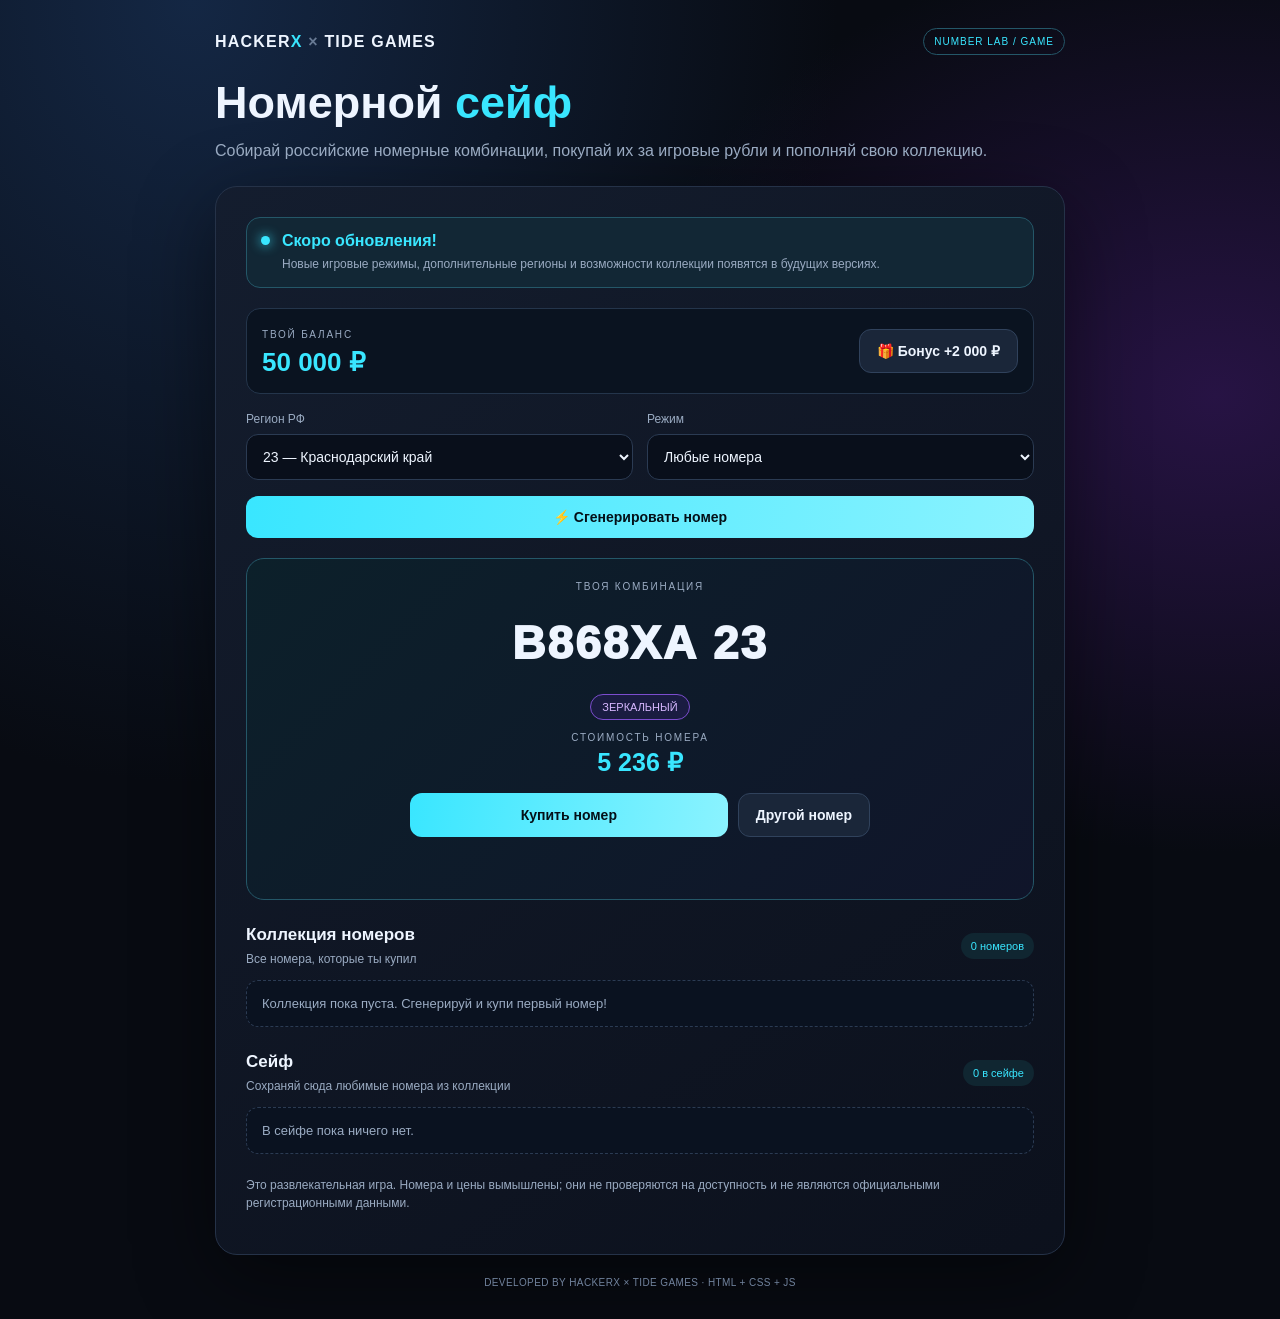
==== index.html @ 9d7634fc "Add files via upload" ====
<!doctype html>
<html lang="ru">
<head>
<meta charset="utf-8"><meta name="viewport" content="width=device-width, initial-scale=1">
<title>HackerX × Tide Games — Номерной сейф</title><link rel="stylesheet" href="style.css">
</head>
<body>
<main class="wrap">
<header class="top"><div class="brand">HACKER<span>X</span> <i>×</i> TIDE GAMES</div><div class="tag">NUMBER LAB / GAME</div></header>
<h1>Номерной <em>сейф</em></h1>
<p class="sub">Собирай российские номерные комбинации, покупай их за игровые рубли и пополняй свою коллекцию.</p>
<section class="panel">
 <div class="update"><span class="pulse"></span><div><strong>Скоро обновления!</strong><p>Новые игровые режимы, дополнительные регионы и возможности коллекции появятся в будущих версиях.</p></div></div>
 <div class="balance-row"><div><span class="label">ТВОЙ БАЛАНС</span><div class="balance" id="balance">50 000 ₽</div></div><button class="btn secondary smallbtn" id="daily">🎁 Бонус +2 000 ₽</button></div>
 <div class="row">
  <div class="field"><label for="region">Регион РФ</label><select id="region">
   <option value="23">23 — Краснодарский край</option><option value="93">93 — Краснодарский край</option><option value="123">123 — Краснодарский край</option><option value="77">77 — Москва</option><option value="97">97 — Москва</option><option value="99">99 — Москва</option><option value="50">50 — Московская область</option><option value="90">90 — Московская область</option><option value="150">150 — Московская область</option><option value="116">116 — Татарстан</option><option value="716">716 — Татарстан</option><option value="178">178 — Санкт-Петербург</option><option value="198">198 — Санкт-Петербург</option><option value="66">66 — Свердловская область</option><option value="196">196 — Свердловская область</option><option value="random">Случайный регион</option>
  </select></div>
  <div class="field"><label for="mode">Режим</label><select id="mode"><option value="any">Любые номера</option><option value="plain">Обычные номера</option><option value="special">Особые комбинации</option></select></div>
 </div>
 <div class="btns"><button class="btn primary" id="generate">⚡ Сгенерировать номер</button></div>
 <div class="result" id="result" aria-live="polite">
  <div class="small">ТВОЯ КОМБИНАЦИЯ</div><div class="plate" id="number">У444УУ 123</div>
  <div class="rarity" id="rarity">ОБЫЧНЫЙ</div><div class="small">СТОИМОСТЬ НОМЕРА</div><div class="price" id="price">1 000 ₽</div>
  <div class="btns result-actions"><button class="btn primary" id="buy">Купить номер</button><button class="btn secondary" id="reroll">Другой номер</button></div>
  <p class="feedback" id="feedback"></p>
 </div>
 <section class="collection">
  <div class="section-head"><div><h2>Коллекция номеров</h2><p>Все номера, которые ты купил</p></div><span class="counter" id="count">0 номеров</span></div>
  <div class="collection-list" id="collection"><div class="empty">Коллекция пока пуста. Сгенерируй и купи первый номер!</div></div>
 </section>
 <section class="vault">
  <div class="section-head"><div><h2>Сейф</h2><p>Сохраняй сюда любимые номера из коллекции</p></div><span class="counter" id="vaultCount">0 в сейфе</span></div>
  <div class="collection-list" id="vault"><div class="empty">В сейфе пока ничего нет.</div></div>
 </section>
 <p class="note">Это развлекательная игра. Номера и цены вымышлены; они не проверяются на доступность и не являются официальными регистрационными данными.</p>
</section>
<footer>DEVELOPED BY HACKERX × TIDE GAMES · HTML + CSS + JS</footer>
</main><script src="script.js"></script></body></html>
---- style.css ----
:root{--bg:#080b12;--panel:#111827;--line:#253248;--cyan:#39e6ff;--text:#eef5ff;--muted:#9aabc2}
*{box-sizing:border-box}html{width:100%;-webkit-text-size-adjust:100%}body{margin:0;min-height:100vh;background:radial-gradient(ellipse at 15% 0%,#142744 0,transparent 42%),radial-gradient(ellipse at 95% 30%,#271344 0,transparent 35%),var(--bg);color:var(--text);font-family:Inter,Segoe UI,Arial,sans-serif;display:flex;justify-content:center;padding:28px}
.wrap{width:min(850px,100%)}.top{display:flex;justify-content:space-between;align-items:center;gap:12px;margin-bottom:22px}.brand{font-weight:900;letter-spacing:1.2px}.brand span{color:var(--cyan)}.brand i{font-style:normal;color:#687a94}.tag{font-size:10px;color:var(--cyan);border:1px solid #245768;border-radius:999px;padding:7px 10px;letter-spacing:1px}
h1{font-size:clamp(29px,5vw,45px);margin:0 0 10px}h1 em{font-style:normal;color:var(--cyan)}.sub{color:var(--muted);line-height:1.55;margin:0 0 22px}.panel{background:linear-gradient(145deg,#141d2ef5,#0c111df5);border:1px solid var(--line);border-radius:22px;padding:clamp(16px,4vw,30px);box-shadow:0 22px 80px #0007}
.update{display:flex;gap:12px;background:#122735;border:1px solid #245768;border-radius:14px;padding:14px;margin-bottom:20px}.update strong{color:var(--cyan)}.update p,.section-head p{color:var(--muted);font-size:12px;line-height:1.5;margin:5px 0 0}.pulse{width:9px;height:9px;flex:0 0 9px;border-radius:50%;background:var(--cyan);margin-top:4px;box-shadow:0 0 12px var(--cyan)}
.balance-row{display:flex;align-items:center;justify-content:space-between;gap:12px;background:#0a1320;border:1px solid #24354b;border-radius:14px;padding:15px;margin-bottom:18px}.label,.small{font-size:10px;letter-spacing:1.8px;color:var(--muted)}.balance{font-size:26px;font-weight:900;color:var(--cyan);margin-top:5px}
.row{display:grid;grid-template-columns:1fr 1fr;gap:14px}.field label{display:block;font-size:12px;color:var(--muted);margin-bottom:8px}.field select{width:100%;min-height:46px;background:#090f1b;color:var(--text);border:1px solid #2b3b53;border-radius:12px;padding:12px;font-size:14px}.btns{display:flex;gap:10px;margin-top:16px;flex-wrap:wrap}.btn{border:0;border-radius:12px;padding:13px 17px;font-size:14px;font-weight:800;cursor:pointer;touch-action:manipulation;transition:.18s}.btn:hover{transform:translateY(-2px);filter:brightness(1.08)}.primary{background:linear-gradient(100deg,var(--cyan),#8bf3ff);color:#041018;flex:1}.secondary{background:#1a2639;color:var(--text);border:1px solid #30425c}.smallbtn{flex:0 0 auto}
.result{display:none;margin-top:20px;border:1px solid #245768;background:linear-gradient(135deg,#0c202a,#10152a);border-radius:18px;padding:22px;text-align:center}.result.show{display:block;animation:pop .25s ease}.plate{font-size:clamp(28px,7vw,46px);font-weight:950;letter-spacing:2px;margin:12px 0;padding:12px;overflow-wrap:anywhere}.rarity{display:inline-block;border:1px solid #7c4dce;background:#6d28d922;color:#d7b8ff;padding:6px 11px;border-radius:999px;font-size:11px;margin-bottom:12px}.price{font-size:25px;font-weight:900;color:var(--cyan);margin-top:5px}.result-actions{max-width:460px;margin:16px auto 0}.feedback{min-height:16px;font-size:12px;color:var(--muted)}
.collection,.vault{margin-top:25px}.section-head{display:flex;justify-content:space-between;align-items:center;gap:12px;margin-bottom:12px}.section-head h2{font-size:17px;margin:0}.counter{font-size:11px;color:var(--cyan);background:#102631;padding:7px 10px;border-radius:999px;white-space:nowrap}.collection-list{display:grid;gap:9px}.entry{display:flex;align-items:center;justify-content:space-between;gap:12px;padding:12px;background:#0a1220;border:1px solid #223149;border-radius:12px}.entry-main{min-width:0}.entry-number{font-weight:900;letter-spacing:1px;overflow-wrap:anywhere}.entry-meta{font-size:11px;color:var(--muted);margin-top:4px}.entry-actions{display:flex;gap:7px;flex-wrap:wrap;justify-content:flex-end}.mini{font-size:11px;padding:9px 10px;border-radius:9px}.empty{font-size:13px;color:var(--muted);padding:15px;background:#0a1220;border:1px dashed #2b3b53;border-radius:12px}.note{font-size:12px;color:var(--muted);line-height:1.5;margin-top:22px}footer{text-align:center;color:#71839d;font-size:10px;margin-top:20px;letter-spacing:.4px;line-height:1.6}
@keyframes pop{from{opacity:0;transform:translateY(8px) scale(.98)}to{opacity:1;transform:none}}
button:focus-visible,select:focus-visible{outline:2px solid var(--cyan);outline-offset:3px}
@media(max-width:560px){body{padding:12px;align-items:flex-start}.top{align-items:flex-start;flex-wrap:wrap}.brand{font-size:13px}.tag{font-size:9px}h1{font-size:clamp(28px,8vw,36px)}.sub{font-size:14px}.panel{border-radius:17px}.row{grid-template-columns:1fr}.field select{font-size:16px}.btns{display:grid;grid-template-columns:1fr}.btn{width:100%;min-height:46px}.smallbtn{width:auto}.balance-row{align-items:flex-start}.plate{font-size:clamp(25px,8vw,36px);letter-spacing:1px}.result{padding:16px 12px}.section-head{align-items:flex-start}.entry{align-items:flex-start;flex-direction:column}.entry-actions{justify-content:flex-start}.entry-actions .btn{width:auto}.result-actions{display:grid;grid-template-columns:1fr}.note{font-size:12px}}
@media(max-width:360px){body{padding:8px}.panel{padding:12px}.balance{font-size:23px}.brand{font-size:12px}.plate{font-size:24px}}
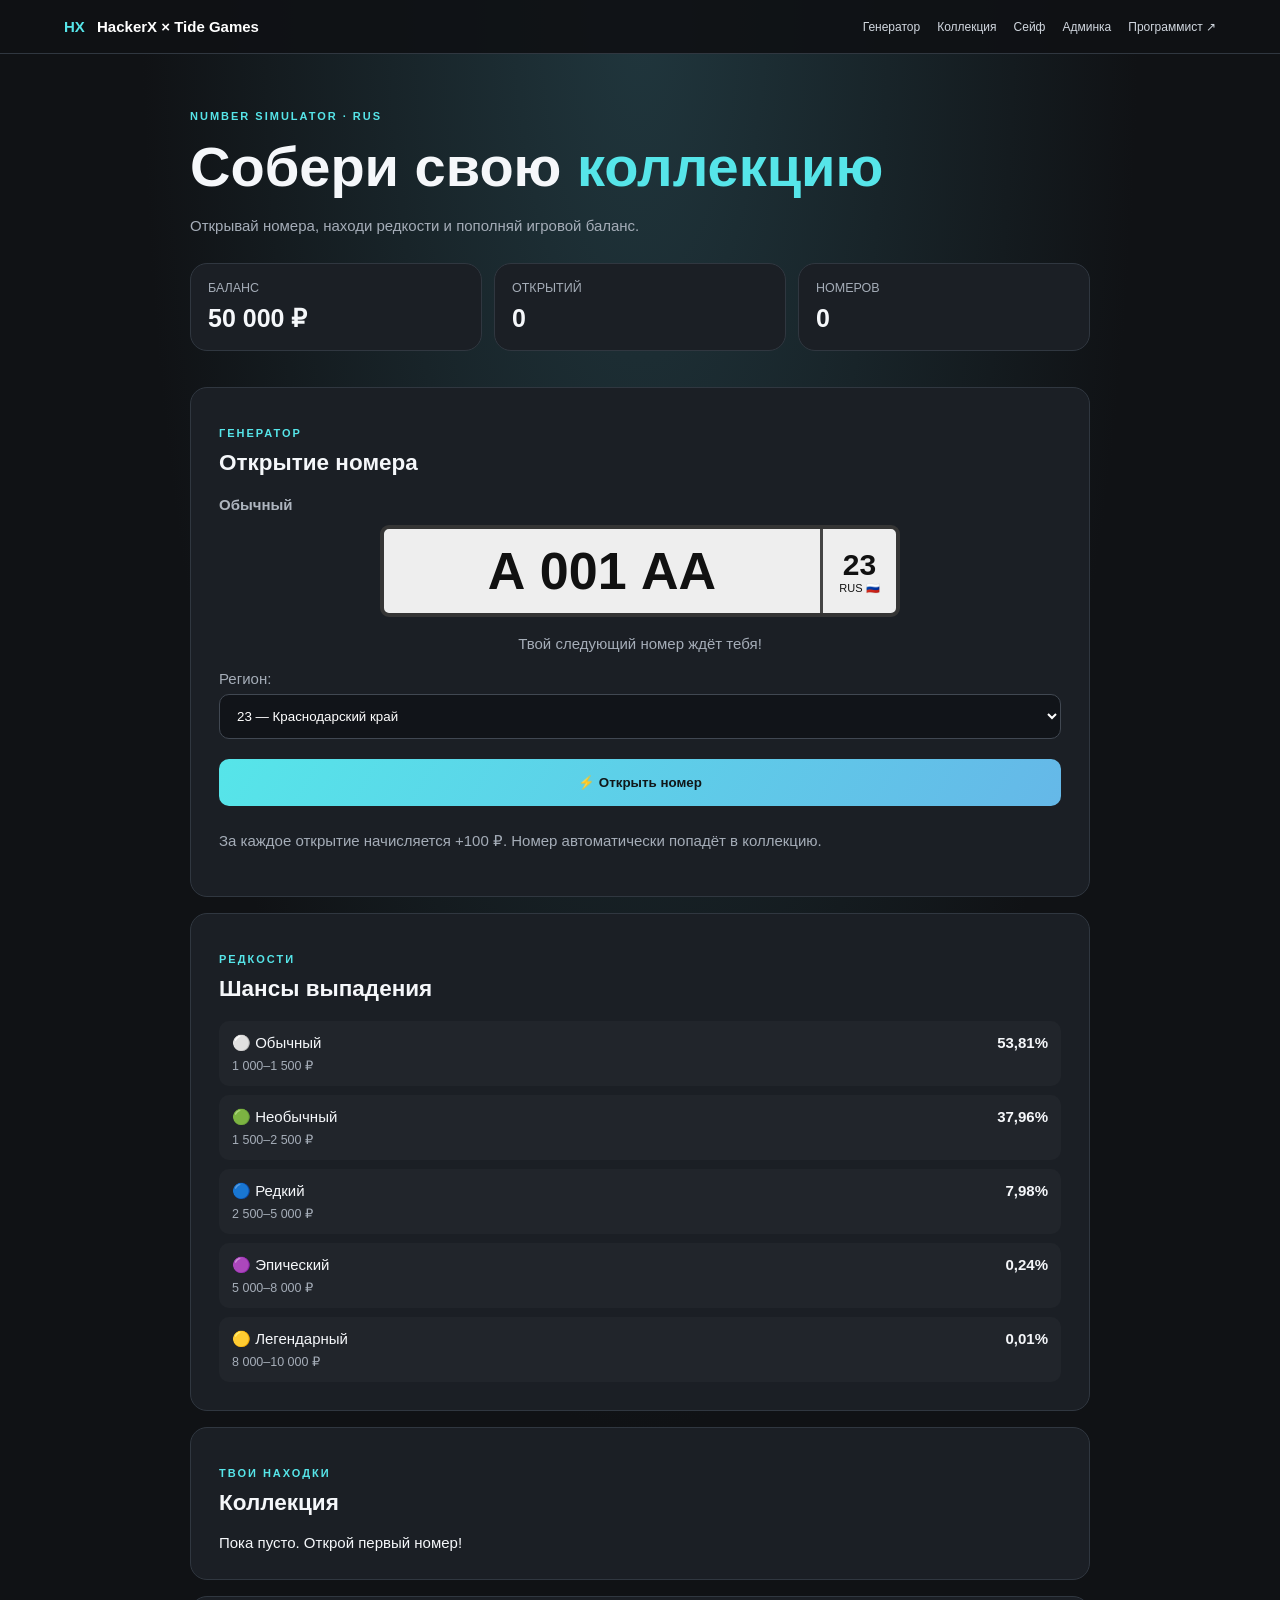
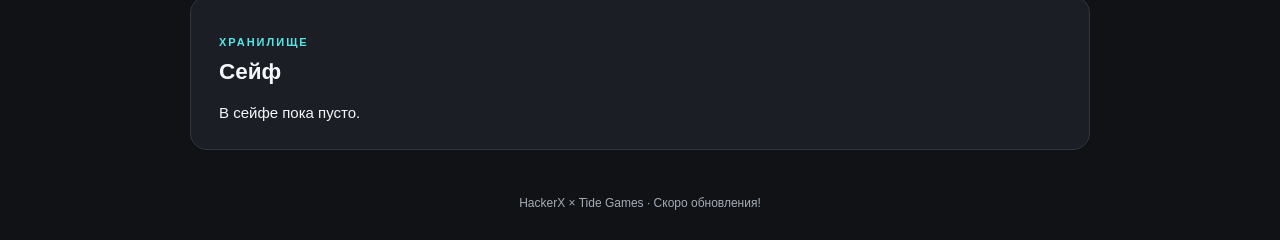
==== commit a1927940: "Update index.html" ====
--- a/index.html
+++ b/index.html
@@ -1,39 +1,89 @@
-<!doctype html>
+<!DOCTYPE html>
 <html lang="ru">
 <head>
-<meta charset="utf-8"><meta name="viewport" content="width=device-width, initial-scale=1">
-<title>HackerX × Tide Games — Номерной сейф</title><link rel="stylesheet" href="style.css">
+  <meta charset="UTF-8">
+  <meta name="viewport" content="width=device-width, initial-scale=1">
+  <title>HackerX × Tide Games</title>
+  <link rel="stylesheet" href="style.css">
 </head>
 <body>
-<main class="wrap">
-<header class="top"><div class="brand">HACKER<span>X</span> <i>×</i> TIDE GAMES</div><div class="tag">NUMBER LAB / GAME</div></header>
-<h1>Номерной <em>сейф</em></h1>
-<p class="sub">Собирай российские номерные комбинации, покупай их за игровые рубли и пополняй свою коллекцию.</p>
-<section class="panel">
- <div class="update"><span class="pulse"></span><div><strong>Скоро обновления!</strong><p>Новые игровые режимы, дополнительные регионы и возможности коллекции появятся в будущих версиях.</p></div></div>
- <div class="balance-row"><div><span class="label">ТВОЙ БАЛАНС</span><div class="balance" id="balance">50 000 ₽</div></div><button class="btn secondary smallbtn" id="daily">🎁 Бонус +2 000 ₽</button></div>
- <div class="row">
-  <div class="field"><label for="region">Регион РФ</label><select id="region">
-   <option value="23">23 — Краснодарский край</option><option value="93">93 — Краснодарский край</option><option value="123">123 — Краснодарский край</option><option value="77">77 — Москва</option><option value="97">97 — Москва</option><option value="99">99 — Москва</option><option value="50">50 — Московская область</option><option value="90">90 — Московская область</option><option value="150">150 — Московская область</option><option value="116">116 — Татарстан</option><option value="716">716 — Татарстан</option><option value="178">178 — Санкт-Петербург</option><option value="198">198 — Санкт-Петербург</option><option value="66">66 — Свердловская область</option><option value="196">196 — Свердловская область</option><option value="random">Случайный регион</option>
-  </select></div>
-  <div class="field"><label for="mode">Режим</label><select id="mode"><option value="any">Любые номера</option><option value="plain">Обычные номера</option><option value="special">Особые комбинации</option></select></div>
- </div>
- <div class="btns"><button class="btn primary" id="generate">⚡ Сгенерировать номер</button></div>
- <div class="result" id="result" aria-live="polite">
-  <div class="small">ТВОЯ КОМБИНАЦИЯ</div><div class="plate" id="number">У444УУ 123</div>
-  <div class="rarity" id="rarity">ОБЫЧНЫЙ</div><div class="small">СТОИМОСТЬ НОМЕРА</div><div class="price" id="price">1 000 ₽</div>
-  <div class="btns result-actions"><button class="btn primary" id="buy">Купить номер</button><button class="btn secondary" id="reroll">Другой номер</button></div>
-  <p class="feedback" id="feedback"></p>
- </div>
- <section class="collection">
-  <div class="section-head"><div><h2>Коллекция номеров</h2><p>Все номера, которые ты купил</p></div><span class="counter" id="count">0 номеров</span></div>
-  <div class="collection-list" id="collection"><div class="empty">Коллекция пока пуста. Сгенерируй и купи первый номер!</div></div>
- </section>
- <section class="vault">
-  <div class="section-head"><div><h2>Сейф</h2><p>Сохраняй сюда любимые номера из коллекции</p></div><span class="counter" id="vaultCount">0 в сейфе</span></div>
-  <div class="collection-list" id="vault"><div class="empty">В сейфе пока ничего нет.</div></div>
- </section>
- <p class="note">Это развлекательная игра. Номера и цены вымышлены; они не проверяются на доступность и не являются официальными регистрационными данными.</p>
-</section>
-<footer>DEVELOPED BY HACKERX × TIDE GAMES · HTML + CSS + JS</footer>
-</main><script src="script.js"></script></body></html>+<header>
+  <a class="logo" href="index.html">HX <span>HackerX × Tide Games</span></a>
+  <nav>
+    <a href="#game">Генератор</a>
+    <a href="#collection">Коллекция</a>
+    <a href="#safe">Сейф</a>
+    <a href="admin.html">Админка</a>
+    <a href="https://ru.timofeyder.linkpc.net" target="_blank">Программист ↗</a>
+  </nav>
+</header>
+
+<main>
+  <section class="hero">
+    <p class="tag">NUMBER SIMULATOR · RUS</p>
+    <h1>Собери свою <span>коллекцию</span></h1>
+    <p>Открывай номера, находи редкости и пополняй игровой баланс.</p>
+    <div class="stats">
+      <div><small>БАЛАНС</small><strong id="balance">50 000 ₽</strong></div>
+      <div><small>ОТКРЫТИЙ</small><strong id="opens">0</strong></div>
+      <div><small>НОМЕРОВ</small><strong id="count">0</strong></div>
+    </div>
+  </section>
+
+  <section class="panel" id="game">
+    <p class="tag">ГЕНЕРАТОР</p>
+    <h2>Открытие номера</h2>
+
+    <div class="rarity" id="rarity">Обычный</div>
+    <div class="plate">
+      <div class="plate-number" id="number">А 001 АА</div>
+      <div class="region">
+        <b id="regionText">23</b>
+        <small>RUS 🇷🇺</small>
+      </div>
+    </div>
+    <p id="result">Твой следующий номер ждёт тебя!</p>
+
+    <label for="region">Регион:</label>
+    <select id="region">
+      <option value="23">23 — Краснодарский край</option>
+      <option value="77">77 — Москва</option>
+      <option value="78">78 — Санкт-Петербург</option>
+      <option value="16">16 — Татарстан</option>
+      <option value="66">66 — Свердловская область</option>
+      <option value="54">54 — Новосибирская область</option>
+      <option value="01">01 — Адыгея</option>
+    </select>
+    <button class="primary" id="openBtn">⚡ Открыть номер</button>
+    <p class="muted">За каждое открытие начисляется +100 ₽. Номер автоматически попадёт в коллекцию.</p>
+  </section>
+
+  <section class="panel">
+    <p class="tag">РЕДКОСТИ</p>
+    <h2>Шансы выпадения</h2>
+    <div class="rarities">
+      <div>⚪ Обычный <b>53,81%</b><small>1 000–1 500 ₽</small></div>
+      <div>🟢 Необычный <b>37,96%</b><small>1 500–2 500 ₽</small></div>
+      <div>🔵 Редкий <b>7,98%</b><small>2 500–5 000 ₽</small></div>
+      <div>🟣 Эпический <b>0,24%</b><small>5 000–8 000 ₽</small></div>
+      <div>🟡 Легендарный <b>0,01%</b><small>8 000–10 000 ₽</small></div>
+    </div>
+  </section>
+
+  <section class="panel" id="collection">
+    <p class="tag">ТВОИ НАХОДКИ</p>
+    <h2>Коллекция</h2>
+    <div id="collectionList" class="items">Пока пусто. Открой первый номер!</div>
+  </section>
+
+  <section class="panel" id="safe">
+    <p class="tag">ХРАНИЛИЩЕ</p>
+    <h2>Сейф</h2>
+    <div id="safeList" class="items">В сейфе пока пусто.</div>
+  </section>
+</main>
+
+<footer>HackerX × Tide Games · Скоро обновления!</footer>
+<script src="app.js"></script>
+</body>
+</html>
--- a/style.css
+++ b/style.css
@@ -1,13 +1,160 @@
-:root{--bg:#080b12;--panel:#111827;--line:#253248;--cyan:#39e6ff;--text:#eef5ff;--muted:#9aabc2}
-*{box-sizing:border-box}html{width:100%;-webkit-text-size-adjust:100%}body{margin:0;min-height:100vh;background:radial-gradient(ellipse at 15% 0%,#142744 0,transparent 42%),radial-gradient(ellipse at 95% 30%,#271344 0,transparent 35%),var(--bg);color:var(--text);font-family:Inter,Segoe UI,Arial,sans-serif;display:flex;justify-content:center;padding:28px}
-.wrap{width:min(850px,100%)}.top{display:flex;justify-content:space-between;align-items:center;gap:12px;margin-bottom:22px}.brand{font-weight:900;letter-spacing:1.2px}.brand span{color:var(--cyan)}.brand i{font-style:normal;color:#687a94}.tag{font-size:10px;color:var(--cyan);border:1px solid #245768;border-radius:999px;padding:7px 10px;letter-spacing:1px}
-h1{font-size:clamp(29px,5vw,45px);margin:0 0 10px}h1 em{font-style:normal;color:var(--cyan)}.sub{color:var(--muted);line-height:1.55;margin:0 0 22px}.panel{background:linear-gradient(145deg,#141d2ef5,#0c111df5);border:1px solid var(--line);border-radius:22px;padding:clamp(16px,4vw,30px);box-shadow:0 22px 80px #0007}
-.update{display:flex;gap:12px;background:#122735;border:1px solid #245768;border-radius:14px;padding:14px;margin-bottom:20px}.update strong{color:var(--cyan)}.update p,.section-head p{color:var(--muted);font-size:12px;line-height:1.5;margin:5px 0 0}.pulse{width:9px;height:9px;flex:0 0 9px;border-radius:50%;background:var(--cyan);margin-top:4px;box-shadow:0 0 12px var(--cyan)}
-.balance-row{display:flex;align-items:center;justify-content:space-between;gap:12px;background:#0a1320;border:1px solid #24354b;border-radius:14px;padding:15px;margin-bottom:18px}.label,.small{font-size:10px;letter-spacing:1.8px;color:var(--muted)}.balance{font-size:26px;font-weight:900;color:var(--cyan);margin-top:5px}
-.row{display:grid;grid-template-columns:1fr 1fr;gap:14px}.field label{display:block;font-size:12px;color:var(--muted);margin-bottom:8px}.field select{width:100%;min-height:46px;background:#090f1b;color:var(--text);border:1px solid #2b3b53;border-radius:12px;padding:12px;font-size:14px}.btns{display:flex;gap:10px;margin-top:16px;flex-wrap:wrap}.btn{border:0;border-radius:12px;padding:13px 17px;font-size:14px;font-weight:800;cursor:pointer;touch-action:manipulation;transition:.18s}.btn:hover{transform:translateY(-2px);filter:brightness(1.08)}.primary{background:linear-gradient(100deg,var(--cyan),#8bf3ff);color:#041018;flex:1}.secondary{background:#1a2639;color:var(--text);border:1px solid #30425c}.smallbtn{flex:0 0 auto}
-.result{display:none;margin-top:20px;border:1px solid #245768;background:linear-gradient(135deg,#0c202a,#10152a);border-radius:18px;padding:22px;text-align:center}.result.show{display:block;animation:pop .25s ease}.plate{font-size:clamp(28px,7vw,46px);font-weight:950;letter-spacing:2px;margin:12px 0;padding:12px;overflow-wrap:anywhere}.rarity{display:inline-block;border:1px solid #7c4dce;background:#6d28d922;color:#d7b8ff;padding:6px 11px;border-radius:999px;font-size:11px;margin-bottom:12px}.price{font-size:25px;font-weight:900;color:var(--cyan);margin-top:5px}.result-actions{max-width:460px;margin:16px auto 0}.feedback{min-height:16px;font-size:12px;color:var(--muted)}
-.collection,.vault{margin-top:25px}.section-head{display:flex;justify-content:space-between;align-items:center;gap:12px;margin-bottom:12px}.section-head h2{font-size:17px;margin:0}.counter{font-size:11px;color:var(--cyan);background:#102631;padding:7px 10px;border-radius:999px;white-space:nowrap}.collection-list{display:grid;gap:9px}.entry{display:flex;align-items:center;justify-content:space-between;gap:12px;padding:12px;background:#0a1220;border:1px solid #223149;border-radius:12px}.entry-main{min-width:0}.entry-number{font-weight:900;letter-spacing:1px;overflow-wrap:anywhere}.entry-meta{font-size:11px;color:var(--muted);margin-top:4px}.entry-actions{display:flex;gap:7px;flex-wrap:wrap;justify-content:flex-end}.mini{font-size:11px;padding:9px 10px;border-radius:9px}.empty{font-size:13px;color:var(--muted);padding:15px;background:#0a1220;border:1px dashed #2b3b53;border-radius:12px}.note{font-size:12px;color:var(--muted);line-height:1.5;margin-top:22px}footer{text-align:center;color:#71839d;font-size:10px;margin-top:20px;letter-spacing:.4px;line-height:1.6}
-@keyframes pop{from{opacity:0;transform:translateY(8px) scale(.98)}to{opacity:1;transform:none}}
-button:focus-visible,select:focus-visible{outline:2px solid var(--cyan);outline-offset:3px}
-@media(max-width:560px){body{padding:12px;align-items:flex-start}.top{align-items:flex-start;flex-wrap:wrap}.brand{font-size:13px}.tag{font-size:9px}h1{font-size:clamp(28px,8vw,36px)}.sub{font-size:14px}.panel{border-radius:17px}.row{grid-template-columns:1fr}.field select{font-size:16px}.btns{display:grid;grid-template-columns:1fr}.btn{width:100%;min-height:46px}.smallbtn{width:auto}.balance-row{align-items:flex-start}.plate{font-size:clamp(25px,8vw,36px);letter-spacing:1px}.result{padding:16px 12px}.section-head{align-items:flex-start}.entry{align-items:flex-start;flex-direction:column}.entry-actions{justify-content:flex-start}.entry-actions .btn{width:auto}.result-actions{display:grid;grid-template-columns:1fr}.note{font-size:12px}}
-@media(max-width:360px){body{padding:8px}.panel{padding:12px}.balance{font-size:23px}.brand{font-size:12px}.plate{font-size:24px}}
+* { box-sizing: border-box; }
+:root {
+  --bg: #101215;
+  --panel: #1b1f25;
+  --line: #303740;
+  --cyan: #56e5e9;
+  --text: #f5f7fa;
+  --muted: #a5adb8;
+}
+html { scroll-behavior: smooth; }
+body {
+  margin: 0;
+  background: radial-gradient(ellipse at top, #20363d, var(--bg) 55%);
+  color: var(--text);
+  font: 15px Arial, sans-serif;
+}
+a { color: inherit; text-decoration: none; }
+header {
+  display: flex;
+  justify-content: space-between;
+  align-items: center;
+  gap: 20px;
+  padding: 18px 5%;
+  background: #101215ee;
+  border-bottom: 1px solid var(--line);
+  position: sticky;
+  top: 0;
+  z-index: 5;
+}
+.logo { font-weight: 900; color: var(--cyan); }
+.logo span { color: white; margin-left: 8px; }
+nav { display: flex; gap: 17px; flex-wrap: wrap; }
+nav a { font-size: 12px; color: #d1d7df; }
+nav a:hover { color: var(--cyan); }
+main { width: min(900px, 92%); margin: auto; }
+.hero { padding: 45px 0 20px; }
+.tag {
+  color: var(--cyan);
+  font-size: 11px;
+  font-weight: bold;
+  letter-spacing: 2px;
+}
+h1 { font-size: clamp(34px, 6vw, 56px); margin: 12px 0; }
+h1 span { color: var(--cyan); }
+.hero > p:not(.tag), .muted { color: var(--muted); line-height: 1.6; }
+.stats {
+  display: grid;
+  grid-template-columns: repeat(3, 1fr);
+  gap: 12px;
+  margin-top: 25px;
+}
+.stats div, .panel {
+  background: var(--panel);
+  border: 1px solid var(--line);
+  border-radius: 17px;
+}
+.stats div { padding: 17px; }
+.stats small { display: block; color: var(--muted); margin-bottom: 9px; }
+.stats strong { font-size: clamp(17px, 3vw, 25px); }
+.panel { padding: clamp(18px, 4vw, 28px); margin: 16px 0; }
+h2 { margin-top: 8px; }
+.rarity { color: #aeb5bf; font-weight: bold; margin: 20px 0 12px; }
+.plate {
+  display: flex;
+  width: min(520px, 100%);
+  margin: auto;
+  background: #eee;
+  color: #111;
+  border: 4px solid #353535;
+  border-radius: 9px;
+  min-height: 92px;
+  overflow: hidden;
+  font-family: Arial, sans-serif;
+}
+.plate-number {
+  flex: 1;
+  display: grid;
+  place-items: center;
+  font-size: clamp(27px, 7vw, 52px);
+  font-weight: bold;
+  white-space: nowrap;
+}
+.region {
+  border-left: 3px solid #444;
+  width: 76px;
+  display: grid;
+  align-content: center;
+  justify-items: center;
+}
+.region b { font-size: 30px; }
+.region small { font-size: 11px; }
+#result { text-align: center; color: var(--muted); margin: 18px 0; }
+label { display: block; margin: 14px 0 7px; color: var(--muted); }
+select, input {
+  width: 100%;
+  padding: 13px;
+  border: 1px solid #414852;
+  border-radius: 10px;
+  background: #111419;
+  color: white;
+  margin-bottom: 12px;
+}
+button {
+  padding: 12px 15px;
+  border-radius: 10px;
+  border: 1px solid #ffffff20;
+  cursor: pointer;
+  font-weight: bold;
+}
+.primary {
+  width: 100%;
+  margin: 8px 0;
+  padding: 16px;
+  background: linear-gradient(120deg, var(--cyan), #65b8e8);
+  color: #101719;
+  border: none;
+}
+button:hover { filter: brightness(1.1); }
+.rarities { display: grid; gap: 9px; }
+.rarities div {
+  display: grid;
+  grid-template-columns: 1fr auto;
+  gap: 6px;
+  padding: 13px;
+  border-radius: 10px;
+  background: #ffffff07;
+}
+.rarities small { grid-column: 1 / -1; color: var(--muted); }
+.items { display: grid; grid-template-columns: repeat(2, 1fr); gap: 12px; }
+.item {
+  background: #111419;
+  border: 1px solid var(--line);
+  border-radius: 12px;
+  padding: 15px;
+  min-width: 0;
+}
+.item-number { font-size: 21px; font-weight: bold; margin: 12px 0; }
+.item-price { color: #f2d66a; font-weight: bold; }
+.item-meta { color: var(--muted); font-size: 12px; margin-top: 7px; }
+.actions { display: flex; gap: 7px; flex-wrap: wrap; margin-top: 14px; }
+.actions button { flex: 1; background: #293139; color: white; }
+.actions .sell { color: #7de6a3; }
+.actions .store { color: var(--cyan); }
+footer { text-align: center; padding: 30px 10px; color: var(--muted); font-size: 12px; }
+[hidden] { display: none !important; }
+
+@media (max-width: 650px) {
+  header { position: static; align-items: flex-start; flex-direction: column; padding: 16px 4%; }
+  nav { gap: 13px; }
+  main { width: 92%; }
+  .hero { padding-top: 30px; }
+  .stats { gap: 7px; }
+  .stats div { padding: 12px 9px; }
+  .stats small { font-size: 9px; }
+  .panel { border-radius: 14px; }
+  .plate { min-height: 75px; }
+  .region { width: 62px; }
+  .region b { font-size: 24px; }
+  .items { grid-template-columns: 1fr; }
+}
